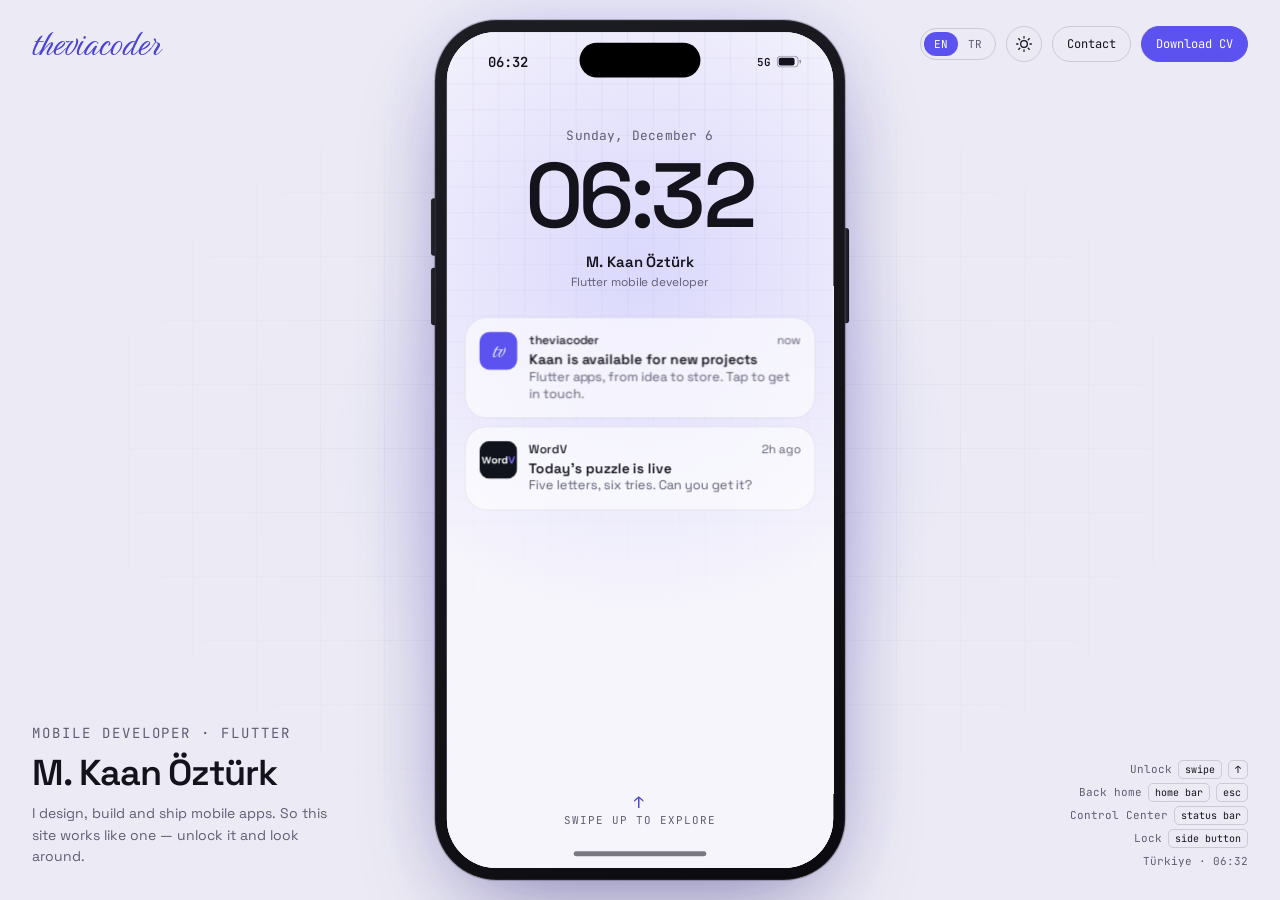
==== index.html @ 91cf93a0 "Add Jarly product page at /jarly with a live income splitter Co-Authored-By: Claude Opus 5.5 <norepl" ====
<!doctype html>
<html lang="en">
<head>
<meta charset="utf-8" />
<meta name="viewport" content="width=device-width, initial-scale=1, viewport-fit=cover" />
<title>M. Kaan Öztürk — Flutter Mobile Developer</title>
<meta name="description" content="M. Kaan Öztürk — Flutter mobile developer from Türkiye. Multi-tenant SaaS platforms, enterprise client apps and games on Google Play. This site works like a phone: unlock it and look around." />
<link rel="canonical" href="https://theviacoder.com/" />
<meta property="og:type" content="website" />
<meta property="og:url" content="https://theviacoder.com/" />
<meta property="og:title" content="M. Kaan Öztürk — Flutter Mobile Developer" />
<meta property="og:description" content="I design, build and ship mobile apps. So this site works like one — unlock it and look around." />
<meta property="og:image" content="https://theviacoder.com/assets/image/profile.jpg" />
<meta name="twitter:card" content="summary" />
<meta name="theme-color" content="#07070b" />
<link rel="icon" href="data:image/svg+xml,<svg xmlns='http://www.w3.org/2000/svg' viewBox='0 0 64 64'><rect width='64' height='64' rx='14' fill='%236c63ff'/><text x='32' y='43' font-family='Georgia,serif' font-style='italic' font-size='30' fill='white' text-anchor='middle'>tv</text></svg>" />
<script type="application/ld+json">
{
  "@context": "https://schema.org",
  "@type": "Person",
  "name": "M. Kaan Öztürk",
  "jobTitle": "Flutter Mobile Developer",
  "url": "https://theviacoder.com/",
  "email": "mailto:kaanoztrrk411@gmail.com",
  "address": { "@type": "PostalAddress", "addressCountry": "TR" },
  "sameAs": ["https://github.com/kaanoztrrk", "https://instagram.com/kaanoztrrk", "https://medium.com/@kaanoztrrk411"]
}
</script>
<!-- Tema ve dil, sayfa çizilmeden önce ayarlanır (yanıp sönmeyi önler) -->
<script>
  (function () {
    var d = document.documentElement;
    d.setAttribute("data-theme", localStorage.getItem("theme") ||
      (matchMedia("(prefers-color-scheme: light)").matches ? "light" : "dark"));
    var lang = localStorage.getItem("lang") ||
      ((navigator.language || "").toLowerCase().indexOf("tr") === 0 ? "tr" : "en");
    d.setAttribute("lang", lang);
  })();
</script>
<link rel="preconnect" href="https://fonts.googleapis.com" />
<link rel="preconnect" href="https://fonts.gstatic.com" crossorigin />
<link href="https://fonts.googleapis.com/css2?family=Space+Grotesk:wght@400;500;600;700&family=JetBrains+Mono:wght@400;500;600&family=Birthstone&display=swap" rel="stylesheet" />
<link rel="stylesheet" href="assets/css/style.css" />
<noscript>
  <style>
    body { overflow: auto; }
    .stage, .side, .top-actions, .backdrop, .grain { display: none !important; }
    .top { position: static; }
    .pages { display: block; max-width: 640px; margin: 0 auto; padding: 24px; }
    .pages .page { padding: 32px 0; border-bottom: 1px solid var(--line); }
  </style>
</noscript>
</head>
<body>
  <div class="backdrop"></div>
  <div class="grain"></div>

  <header class="top">
    <button class="logo" id="logo" data-i18n-aria="aria.lock" aria-label="Lock the phone">theviacoder</button>
    <nav class="top-actions">
      <div class="seg" role="group" data-i18n-aria="cc.language" aria-label="Language">
        <button data-lang="en" aria-pressed="true">EN</button>
        <button data-lang="tr" aria-pressed="false">TR</button>
      </div>
      <button class="icon-btn" data-theme-toggle data-i18n-aria="aria.theme" aria-label="Toggle theme">
        <svg class="only-dark" viewBox="0 0 24 24" fill="none" stroke="currentColor" stroke-width="2" stroke-linecap="round" stroke-linejoin="round"><path d="M21 12.79A9 9 0 1 1 11.21 3 7 7 0 0 0 21 12.79z"/></svg>
        <svg class="only-light" viewBox="0 0 24 24" fill="none" stroke="currentColor" stroke-width="2" stroke-linecap="round"><circle cx="12" cy="12" r="5"/><path d="M12 1v2M12 21v2M4.2 4.2l1.4 1.4M18.4 18.4l1.4 1.4M1 12h2M21 12h2M4.2 19.8l1.4-1.4M18.4 5.6l1.4-1.4"/></svg>
      </button>
      <a class="pill" href="#contact" data-i18n="nav.contact">Contact</a>
      <a class="pill solid" href="assets/cv/kaan_ozturk_cv.pdf" download="Kaan-Ozturk-CV.pdf" data-i18n="cv">Download CV</a>
    </nav>
  </header>

  <aside class="side left">
    <p class="eyebrow" data-i18n="side.eyebrow">Mobile developer · Flutter</p>
    <h1>M. Kaan Öztürk</h1>
    <p data-i18n="side.intro">I design, build and ship mobile apps. So this site works like one — unlock it and look around.</p>
  </aside>

  <aside class="side right hints">
    <span><span data-i18n="hint.unlock">Unlock</span><kbd data-i18n="hint.swipe">swipe</kbd><kbd>↑</kbd></span>
    <span><span data-i18n="hint.home">Back home</span><kbd data-i18n="hint.bar">home bar</kbd><kbd>esc</kbd></span>
    <span><span data-i18n="hint.cc">Control Center</span><kbd data-i18n="hint.status">status bar</kbd></span>
    <span><span data-i18n="hint.lock">Lock</span><kbd data-i18n="hint.power">side button</kbd></span>
    <span>Türkiye · <span data-time>--:--</span></span>
  </aside>

  <div class="stage" id="stage">
    <div class="phone" id="phone">
      <span class="hw hw-vol1"></span>
      <span class="hw hw-vol2"></span>
      <button class="hw hw-power" id="power" data-i18n-aria="aria.lock" aria-label="Lock the phone"></button>

      <div class="screen" id="screen">
        <div class="wall"></div>
        <div class="island" id="island"></div>
        <div class="status" id="status" data-i18n-title="hint.cc" title="Control Center">
          <span data-time>--:--</span>
          <span class="sys">5G
            <svg viewBox="0 0 25 12" aria-hidden="true">
              <rect x=".5" y=".5" width="21" height="11" rx="3.5" fill="none" stroke="currentColor" opacity=".4" />
              <rect x="2" y="2" width="16" height="8" rx="2" fill="currentColor" id="battery" />
              <rect x="23" y="4" width="1.5" height="4" rx=".75" fill="currentColor" opacity=".4" />
            </svg>
          </span>
        </div>
        <div class="pull-zone" id="pullZone"></div>

        <!-- Kilit ekranı -->
        <div class="lock" id="lock" role="button" tabindex="0" data-i18n-aria="aria.unlock" aria-label="Unlock: swipe up, click or press Enter">
          <div class="lock-date mono" data-date></div>
          <div class="lock-time" data-time>--:--</div>
          <div class="lock-id"><b>M. Kaan Öztürk</b><span data-i18n="role">Flutter mobile developer</span></div>
          <div class="notifs">
            <button class="notif" data-open="contact">
              <span class="n-ic n-logo">tv</span>
              <span class="n-body">
                <span class="n-meta"><b>theviacoder</b><span data-i18n="n.now">now</span></span>
                <span class="n-t" style="display:block" data-i18n="n1.t">Kaan is available for new projects</span>
                <span class="n-d" style="display:block" data-i18n="n1.d">Flutter apps, from idea to store. Tap to get in touch.</span>
              </span>
            </button>
            <button class="notif" data-open="wordv">
              <span class="n-ic"><img src="assets/image/apps/wordv_image.png" alt="" /></span>
              <span class="n-body">
                <span class="n-meta"><b>WordV</b><span data-i18n="n.2h">2h ago</span></span>
                <span class="n-t" style="display:block" data-i18n="n2.t">Today's puzzle is live</span>
                <span class="n-d" style="display:block" data-i18n="n2.d">Five letters, six tries. Can you get it?</span>
              </span>
            </button>
          </div>
          <div class="lock-foot mono"><span class="arrow">↑</span><span data-i18n="lock.foot">Swipe up to explore</span></div>
        </div>

        <!-- Ana ekran -->
        <div class="home" id="home">
          <div class="widget" style="--i: 0">
            <div class="row">
              <span class="live"><span class="dot"></span><span data-i18n="available">Available for work</span></span>
              <button class="gear" id="gear" data-i18n-aria="hint.cc" aria-label="Control Center">
                <svg viewBox="0 0 24 24" fill="none" stroke="currentColor" stroke-width="1.8" stroke-linecap="round" stroke-linejoin="round"><path d="M4 6h10M18 6h2M4 12h4M12 12h8M4 18h12M20 18h0"/><circle cx="16" cy="6" r="2"/><circle cx="10" cy="12" r="2"/><circle cx="18" cy="18" r="2"/></svg>
              </button>
            </div>
            <h2>M. Kaan Öztürk</h2>
            <p data-i18n="widget.sub">Flutter developer · 4+ years · Türkiye</p>
          </div>
          <div class="label" data-i18n="projects">Projects</div>
          <nav class="grid" data-i18n-aria="projects" aria-label="Projects">
            <a class="tile" href="#jarly" data-app="jarly" style="--i:1"><span class="ic"><img src="assets/image/apps/jarly_image.png" alt="" /></span><span class="nm">Jarly</span></a>
            <a class="tile" href="#zeroly" data-app="zeroly" style="--i:2"><span class="ic"><img src="assets/image/apps/zeroly_image.png" alt="" /></span><span class="nm">Zeroly</span></a>
            <a class="tile" href="#salonup" data-app="salonup" style="--i:3"><span class="ic"><img src="assets/image/apps/salonup_image.png" alt="" /></span><span class="nm">SalonUp</span></a>
            <a class="tile" href="#fema" data-app="fema" style="--i:4"><span class="ic"><img src="assets/image/apps/fema_image.png" alt="" /></span><span class="nm">Fema LPG</span></a>
            <a class="tile" href="#wordv" data-app="wordv" style="--i:5"><span class="ic"><img src="assets/image/apps/wordv_image.png" alt="" /></span><span class="nm">WordV</span></a>
            <a class="tile" href="#poshtaua" data-app="poshtaua" style="--i:6"><span class="ic"><img src="assets/image/apps/poshtaua_image.png" alt="" /></span><span class="nm">Poshta UA</span></a>
            <a class="tile" href="#matchvest" data-app="matchvest" style="--i:7"><span class="ic"><img src="assets/image/apps/matchvest_image.png" alt="" /></span><span class="nm">MatchVest</span></a>
            <a class="tile" href="#nullnull" data-app="nullnull" style="--i:8"><span class="ic"><img src="assets/image/apps/nullnull_image.png" alt="" /></span><span class="nm">NullNull</span></a>
          </nav>
          <nav class="dock" aria-label="Menu">
            <a class="tile" href="#about" data-app="about" style="--i:9"><span class="ic" data-glyph="about"></span><span class="nm" data-i18n="app.about">About</span></a>
            <a class="tile" href="#skills" data-app="skills" style="--i:10"><span class="ic" data-glyph="skills"></span><span class="nm" data-i18n="app.skills">Skills</span></a>
            <a class="tile" href="#writing" data-app="writing" style="--i:11"><span class="ic" data-glyph="writing"></span><span class="nm" data-i18n="app.writing">Writing</span></a>
            <a class="tile" href="#contact" data-app="contact" style="--i:12"><span class="ic" data-glyph="contact"></span><span class="nm" data-i18n="app.contact">Contact</span></a>
          </nav>
        </div>

        <!-- Açılan uygulama -->
        <div class="app" id="app" role="dialog" aria-modal="true" aria-labelledby="appTitle">
          <button class="app-back" id="appBack">
            <svg viewBox="0 0 24 24" fill="none" stroke="currentColor" stroke-width="2.2" stroke-linecap="round" stroke-linejoin="round"><path d="m15 18-6-6 6-6"/></svg>
            <span data-i18n="back">Home</span>
          </button>
          <div class="app-scroll" id="appScroll" tabindex="-1"></div>
          <div class="app-bar" id="appBar"></div>
          <div class="edge" id="edge"></div>
        </div>

        <!-- Denetim Merkezi -->
        <div class="cc" id="cc" role="dialog" aria-modal="true" data-i18n-aria="hint.cc" aria-label="Control Center">
          <div class="cc-grid">
            <button class="cc-tile" data-theme-toggle>
              <span class="cc-ic">
                <svg class="only-dark" viewBox="0 0 24 24" fill="none" stroke="currentColor" stroke-width="2" stroke-linecap="round" stroke-linejoin="round"><path d="M21 12.79A9 9 0 1 1 11.21 3 7 7 0 0 0 21 12.79z"/></svg>
                <svg class="only-light" viewBox="0 0 24 24" fill="none" stroke="currentColor" stroke-width="2" stroke-linecap="round"><circle cx="12" cy="12" r="5"/><path d="M12 1v2M12 21v2M4.2 4.2l1.4 1.4M18.4 18.4l1.4 1.4M1 12h2M21 12h2M4.2 19.8l1.4-1.4M18.4 5.6l1.4-1.4"/></svg>
              </span>
              <span><span class="t" style="display:block" data-i18n="cc.appearance">Appearance</span><span class="s only-dark" data-i18n="cc.dark">Dark</span><span class="s only-light" data-i18n="cc.light">Light</span></span>
            </button>
            <div class="cc-tile">
              <span class="cc-ic"><svg viewBox="0 0 24 24" fill="none" stroke="currentColor" stroke-width="2" stroke-linecap="round" stroke-linejoin="round"><circle cx="12" cy="12" r="10"/><path d="M2 12h20M12 2a15 15 0 0 1 0 20M12 2a15 15 0 0 0 0 20"/></svg></span>
              <span><span class="t" style="display:block" data-i18n="cc.language">Language</span>
                <span class="seg" role="group" data-i18n-aria="cc.language" aria-label="Language" style="margin-top:6px;display:inline-flex">
                  <button data-lang="en" aria-pressed="true">EN</button>
                  <button data-lang="tr" aria-pressed="false">TR</button>
                </span>
              </span>
            </div>
            <button class="cc-tile wide" id="ccLock">
              <span class="cc-ic"><svg viewBox="0 0 24 24" fill="none" stroke="currentColor" stroke-width="2" stroke-linecap="round" stroke-linejoin="round"><rect x="4" y="11" width="16" height="10" rx="2"/><path d="M8 11V7a4 4 0 0 1 8 0v4"/></svg></span>
              <span><span class="t" style="display:block" data-i18n="cc.lock">Lock screen</span><span class="s" data-i18n="cc.lockSub">Back to the start</span></span>
            </button>
          </div>
          <p class="cc-hint" data-i18n="cc.hint">Swipe up or tap outside to close</p>
        </div>

        <button class="homebar" id="homebar" data-i18n-aria="aria.home" aria-label="Go home"></button>
      </div>
    </div>
  </div>

  <!-- ===== İçerik =====
       Uygulama ekranlarının asıl içeriği. Arama motorları burayı okur;
       bir ikon açıldığında JS ilgili sayfayı telefon ekranına kopyalar.
       .a-actions bloğu ekranın altındaki sabit butonlara taşınır. -->
  <main class="pages" id="pages">

    <article class="page" data-page="jarly">
      <div class="a-head">
        <div class="a-icon"><img src="assets/image/apps/jarly_image.png" alt="" /></div>
        <div><h2 class="a-name">Jarly</h2><div class="a-cat" data-i18n="cat.finance">Personal finance</div><span class="a-badge" data-i18n="badge.soon">Coming soon</span></div>
      </div>
      <div class="a-sec"><h3 data-i18n="h.overview">Overview</h3>
        <p data-i18n="jarly.desc1">A budgeting app that gives you a method, not just a ledger. Pick a finance model — Six Jars, 50/30/20 or Pay Yourself First — and Jarly splits your income into its buckets, charging every expense to the right one.</p>
        <p data-i18n="jarly.desc2">The question it answers is not "what did I spend?" but "what is left in each bucket?" Fully offline: no account, no server, no ads.</p></div>
      <div class="a-sec"><h3 data-i18n="h.screens">Screens</h3>
        <div class="shots"><img src="assets/image/jarly/screen-1.webp" width="540" height="1169" loading="lazy" decoding="async" alt="Jarly: Give every dollar a job" /><img src="assets/image/jarly/screen-2.webp" width="540" height="1169" loading="lazy" decoding="async" alt="Jarly: see where your money goes" /><img src="assets/image/jarly/screen-3.webp" width="540" height="1169" loading="lazy" decoding="async" alt="Jarly: know what's left to spend this month" /><img src="assets/image/jarly/screen-4.webp" width="540" height="1169" loading="lazy" decoding="async" alt="Jarly: Six Jars buckets" /><img src="assets/image/jarly/screen-5.webp" width="540" height="1169" loading="lazy" decoding="async" alt="Jarly: pick a proven budget plan" /><img src="assets/image/jarly/screen-6.webp" width="540" height="1169" loading="lazy" decoding="async" alt="Jarly: make the split your own" /></div></div>
      <div class="a-sec"><h3 data-i18n="h.built">Built with</h3>
        <div class="chips"><span class="chip">Flutter</span><span class="chip">BLoC</span><span class="chip">Hive</span><span class="chip">Offline-first</span></div></div>
      <div class="a-actions"><a class="a-cta" href="jarly/"><span data-i18n="cta.site">Visit the Jarly site</span> ↗</a><span class="a-cta soon" aria-disabled="true" data-i18n="cta.soon">Coming soon to Google Play</span></div>
    </article>

    <article class="page" data-page="zeroly">
      <div class="a-head">
        <div class="a-icon"><img src="assets/image/apps/zeroly_image.png" alt="" /></div>
        <div><h2 class="a-name">Zeroly</h2><div class="a-cat" data-i18n="cat.finance">Personal finance</div><span class="a-badge" data-i18n="badge.soon">Coming soon</span></div>
      </div>
      <div class="a-sec"><h3 data-i18n="h.overview">Overview</h3>
        <p data-i18n="zeroly.desc1">Most debt apps show what you owe. Zeroly shows the day it ends. Add your cards and loans, set what you can pay each month, and get one date: the month you'll be debt-free. Every payment you log moves it.</p>
        <p data-i18n="zeroly.desc2">Snowball or avalanche, recommended with the numbers behind it, a monthly list of what to pay, and a "What if?" slider for paying a little more. Works without an account; optional cloud backup and app lock, no ads.</p></div>
      <div class="a-sec"><h3 data-i18n="h.screens">Screens</h3>
        <div class="shots"><img src="assets/image/zeroly/screen-1.webp" width="540" height="1200" loading="lazy" decoding="async" alt="Zeroly: add the cards and loans you owe" /><img src="assets/image/zeroly/screen-2.webp" width="540" height="1200" loading="lazy" decoding="async" alt="Zeroly: snowball or avalanche, with the interest each one costs" /><img src="assets/image/zeroly/screen-3.webp" width="540" height="1200" loading="lazy" decoding="async" alt="Zeroly: your debt-free date and what to pay this month" /><img src="assets/image/zeroly/screen-4.webp" width="540" height="1200" loading="lazy" decoding="async" alt="Zeroly: what if you paid a little more each month" /></div></div>
      <div class="a-sec"><h3 data-i18n="h.built">Built with</h3>
        <div class="chips"><span class="chip">Flutter</span><span class="chip">BLoC</span><span class="chip">Hive</span><span class="chip">Firebase</span><span class="chip">Offline-first</span></div></div>
      <div class="a-actions"><span class="a-cta soon" aria-disabled="true" data-i18n="cta.soon">Coming soon to Google Play</span></div>
    </article>

    <article class="page" data-page="salonup">
      <div class="a-head">
        <div class="a-icon"><img src="assets/image/apps/salonup_image.png" alt="" /></div>
        <div><h2 class="a-name">SalonUp</h2><div class="a-cat">B2B SaaS</div><span class="a-badge" data-i18n="badge.founder">Founder</span></div>
      </div>
      <div class="a-sec"><h3 data-i18n="h.overview">Overview</h3>
        <p data-i18n="salonup.desc">Multi-tenant SaaS for beauty salons and barbershops: appointments, customers, staff, inventory and subscriptions, with role-based access and real-time sync.</p></div>
      <div class="a-sec"><h3 data-i18n="h.built">Built with</h3>
        <div class="chips"><span class="chip">Flutter</span><span class="chip">Firebase</span><span class="chip">BLoC</span><span class="chip">Multi-tenant</span></div></div>
      <div class="a-actions"><a class="a-cta" href="https://salonup-f7909.web.app" target="_blank" rel="noopener noreferrer"><span data-i18n="cta.web">Open web app</span> ↗</a></div>
    </article>

    <article class="page" data-page="fema">
      <div class="a-head">
        <div class="a-icon"><img src="assets/image/apps/fema_image.png" alt="" /></div>
        <div><h2 class="a-name">Fema LPG</h2><div class="a-cat">ERP · B2B</div><span class="a-badge" data-i18n="badge.client">Client</span></div>
      </div>
      <div class="a-sec"><h3 data-i18n="h.overview">Overview</h3>
        <p data-i18n="fema.desc1">ERP and web platform for an LPG/CNG auto parts manufacturer with 280+ dealers: product catalog, stock and serial tracking, price lists, orders, production, and pre-accounting with invoices, cash and cheques.</p>
        <p data-i18n="fema.desc2">Includes a dealer portal for ordering, installation records and digital warranty certificates, plus a public site in Turkish, English, French and Arabic (RTL).</p></div>
      <div class="a-sec"><h3 data-i18n="h.built">Built with</h3>
        <div class="chips"><span class="chip">NestJS</span><span class="chip">PostgreSQL</span><span class="chip">Prisma</span><span class="chip">React</span><span class="chip">Docker</span></div></div>
      <div class="a-actions"><a class="a-cta" href="https://femalpg.com" target="_blank" rel="noopener noreferrer"><span data-i18n="cta.company">Visit company</span> ↗</a></div>
    </article>

    <article class="page" data-page="wordv">
      <div class="a-head">
        <div class="a-icon"><img src="assets/image/apps/wordv_image.png" alt="" /></div>
        <div><h2 class="a-name">WordV</h2><div class="a-cat" data-i18n="cat.puzzle">Daily puzzle game</div><span class="a-badge" data-i18n="badge.live">Live on Play</span></div>
      </div>
      <div class="a-sec"><h3 data-i18n="h.overview">Overview</h3>
        <p data-i18n="wordv.desc">Daily word puzzle in the spirit of Wordle. Daily and Levels modes, three themes (Dark / Light / Noir) and a one-time premium purchase.</p></div>
      <div class="a-sec"><h3 data-i18n="h.built">Built with</h3>
        <div class="chips"><span class="chip">Flutter</span><span class="chip">AdMob</span><span class="chip">RevenueCat</span></div></div>
      <div class="a-actions"><a class="a-cta" href="https://play.google.com/store/apps/details?id=com.theviacoder.wordv" target="_blank" rel="noopener noreferrer"><span data-i18n="cta.play">Get it on Google Play</span> ↗</a></div>
    </article>

    <article class="page" data-page="poshtaua">
      <div class="a-head">
        <div class="a-icon"><img src="assets/image/apps/poshtaua_image.png" alt="" /></div>
        <div><h2 class="a-name">Poshta UA</h2><div class="a-cat" data-i18n="cat.logistics">Logistics</div><span class="a-badge" data-i18n="badge.enterprise">Enterprise client</span></div>
      </div>
      <div class="a-sec"><h3 data-i18n="h.overview">Overview</h3>
        <p data-i18n="poshtaua.desc">Corporate mobile app for a Ukrainian logistics and delivery company: authentication, shipment tracking and production API integration.</p></div>
      <div class="a-sec"><h3 data-i18n="h.built">Built with</h3>
        <div class="chips"><span class="chip">Flutter</span><span class="chip">REST API</span><span class="chip">Enterprise</span></div></div>
      <div class="a-actions"><a class="a-cta" href="https://poshta.ua" target="_blank" rel="noopener noreferrer"><span data-i18n="cta.company">Visit company</span> ↗</a></div>
    </article>

    <article class="page" data-page="matchvest">
      <div class="a-head">
        <div class="a-icon"><img src="assets/image/apps/matchvest_image.png" alt="" /></div>
        <div><h2 class="a-name">MatchVest</h2><div class="a-cat">Hackathon</div><span class="a-badge" data-i18n="badge.first">1st place</span></div>
      </div>
      <div class="a-sec"><h3 data-i18n="h.overview">Overview</h3>
        <p data-i18n="matchvest.desc">Mobile MVP built at the Cube Incubation Hackathon in a defense-industry technopark. I was the Flutter developer on the team that took first place.</p></div>
      <div class="a-sec"><h3 data-i18n="h.built">Built with</h3>
        <div class="chips"><span class="chip">Flutter</span><span class="chip" data-i18n="chip.team">Team project</span><span class="chip">MVP</span></div></div>
      <div class="a-actions"><a class="a-cta" href="https://github.com/mrttyyldrm/matchvest" target="_blank" rel="noopener noreferrer"><span data-i18n="cta.github">View on GitHub</span> ↗</a></div>
    </article>

    <article class="page" data-page="nullnull">
      <div class="a-head">
        <div class="a-icon"><img src="assets/image/apps/nullnull_image.png" alt="" /></div>
        <div><h2 class="a-name">NullNull</h2><div class="a-cat" data-i18n="cat.client">Client project</div><span class="a-badge">v1.0</span></div>
      </div>
      <div class="a-sec"><h3 data-i18n="h.overview">Overview</h3>
        <p data-i18n="nullnull.desc">First version of the NullNull mobile app, built for a client with a focus on performance, clean architecture and a smooth experience.</p></div>
      <div class="a-sec"><h3 data-i18n="h.built">Built with</h3>
        <div class="chips"><span class="chip">Flutter</span><span class="chip">REST API</span><span class="chip">Firebase</span></div></div>
      <div class="a-actions"><a class="a-cta" href="https://play.google.com/store/apps/details?id=info.nullnull.app" target="_blank" rel="noopener noreferrer"><span data-i18n="cta.play">Get it on Google Play</span> ↗</a></div>
    </article>

    <article class="page" data-page="about">
      <img class="avatar" src="assets/image/profile.jpg" alt="M. Kaan Öztürk" />
      <div class="a-sec" style="margin-top:18px">
        <h2 class="big">M. Kaan Öztürk</h2>
        <div class="a-cat" data-i18n="role">Flutter mobile developer</div>
      </div>
      <div class="a-sec">
        <p data-i18n="about.p1">I design, build and ship Flutter apps end to end: UI, architecture, state management, APIs and the store release.</p>
        <p data-i18n="about.p2">My own products and client work, from multi-tenant SaaS platforms to puzzle games. I care about performance, modular code and apps that are still easy to change a year later.</p>
      </div>
      <div class="a-sec rows">
        <div><span data-i18n="row.based">Based in</span><span>Türkiye</span></div>
        <div><span data-i18n="row.focus">Focus</span><span data-i18n="row.focusVal">Flutter · Mobile</span></div>
        <div><span data-i18n="row.exp">Experience</span><span data-i18n="row.expVal">4+ years</span></div>
        <div><span data-i18n="row.shipped">Shipped</span><span data-i18n="row.shippedVal">6 projects</span></div>
      </div>
      <div class="a-actions"><a class="a-cta" href="assets/cv/kaan_ozturk_cv.pdf" download="Kaan-Ozturk-CV.pdf"><span data-i18n="cv">Download CV</span> ↓</a></div>
    </article>

    <article class="page" data-page="skills">
      <div class="a-head">
        <div class="a-icon" data-glyph="skills"></div>
        <div><h2 class="a-name" data-i18n="app.skills">Skills</h2><div class="a-cat" data-i18n="skills.sub">What I work with every day</div></div>
      </div>
      <div class="a-sec"><h3 data-i18n="sk.core">Core</h3><div class="chips"><span class="chip">Flutter</span><span class="chip">Dart</span><span class="chip">BLoC / Cubit</span><span class="chip">Provider</span><span class="chip">GetX</span><span class="chip">Clean Architecture</span></div></div>
      <div class="a-sec"><h3 data-i18n="sk.data">Data &amp; backend</h3><div class="chips"><span class="chip">Firebase</span><span class="chip">REST API</span><span class="chip">Hive</span><span class="chip">SQLite</span><span class="chip">SharedPreferences</span></div></div>
      <div class="a-sec"><h3 data-i18n="sk.product">Product</h3><div class="chips"><span class="chip">Responsive UI</span><span class="chip">App publishing</span><span class="chip">AdMob</span><span class="chip">RevenueCat</span><span class="chip">Crashlytics</span><span class="chip">Analytics</span></div></div>
      <div class="a-sec"><h3 data-i18n="sk.tools">Tools</h3><div class="chips"><span class="chip">Git</span><span class="chip">GitHub</span><span class="chip">Figma</span><span class="chip">Android Studio</span><span class="chip">VS Code</span><span class="chip">Play Console</span></div></div>
      <div class="a-actions"><a class="a-cta" href="assets/cv/kaan_ozturk_cv.pdf" download="Kaan-Ozturk-CV.pdf"><span data-i18n="cv">Download CV</span> ↓</a></div>
    </article>

    <article class="page" data-page="writing">
      <div class="a-head">
        <div class="a-icon" data-glyph="writing"></div>
        <div><h2 class="a-name" data-i18n="app.writing">Writing</h2><div class="a-cat" data-i18n="writing.sub">Notes on Flutter and architecture</div></div>
      </div>
      <div class="a-sec list">
        <a href="https://medium.com/@kaanoztrrk411/flutterda-state-management-bloc-cubit-melez-yaklaşımı-cee910dad726" target="_blank" rel="noopener"><div class="lt" data-i18n="w1">State Management in Flutter: BLoC + Cubit Hybrid Approach</div><div class="lm"><span data-i18n="w.meta">Medium · in Turkish</span> · 2026 · 6 <span data-i18n="min">min</span> ↗</div></a>
        <a href="https://medium.com/@kaanoztrrk411/mvvm-bloc-ile-flutter-uygulaması-geliştirmenin-avantajları-03367701fe64" target="_blank" rel="noopener"><div class="lt" data-i18n="w2">Advantages of Developing Flutter Apps with MVVM + BLoC</div><div class="lm"><span data-i18n="w.meta">Medium · in Turkish</span> · 2026 · 7 <span data-i18n="min">min</span> ↗</div></a>
        <a href="https://medium.com/@kaanoztrrk411/flutterda-api-verisi-çekme-freezed-ve-bloc-ile-basit-adımlar-bfea69a87284" target="_blank" rel="noopener"><div class="lt" data-i18n="w3">Fetching API Data in Flutter with freezed and BLoC</div><div class="lm"><span data-i18n="w.meta">Medium · in Turkish</span> · 2024 · 7 <span data-i18n="min">min</span> ↗</div></a>
        <a href="https://medium.com/@kaanoztrrk411/kendi-widgetlerinizi-oluşturun-flutter-i̇çin-adım-adım-kılavuz-818520d98435" target="_blank" rel="noopener"><div class="lt" data-i18n="w4">Create Your Own Widgets: A Step-by-Step Guide</div><div class="lm"><span data-i18n="w.meta">Medium · in Turkish</span> · 2024 · 8 <span data-i18n="min">min</span> ↗</div></a>
        <a href="https://medium.com/@kaanoztrrk411/flutterda-navigasyon-i̇şlemleri-uygulama-içi-rota-yönetimi-1913b0e017a7" target="_blank" rel="noopener"><div class="lt" data-i18n="w5">Navigation in Flutter: In-App Route Management</div><div class="lm"><span data-i18n="w.meta">Medium · in Turkish</span> · 2024 · 8 <span data-i18n="min">min</span> ↗</div></a>
      </div>
      <div class="a-actions"><a class="a-cta" href="https://medium.com/@kaanoztrrk411" target="_blank" rel="noopener noreferrer"><span data-i18n="cta.medium">All posts on Medium</span> ↗</a></div>
    </article>

    <article class="page" data-page="contact">
      <div class="a-head">
        <div class="a-icon" data-glyph="contact"></div>
        <div><h2 class="a-name" data-i18n="app.contact">Contact</h2><div class="a-cat" data-i18n="contact.sub">Usually replies within a day</div></div>
      </div>
      <div class="a-sec"><div class="big" data-i18n="contact.big">Let's build something.</div>
        <p style="margin-top:10px" data-i18n="contact.p">A product idea, a client project or feedback on one of my apps — write me.</p></div>
      <div class="a-sec rows">
        <a href="mailto:kaanoztrrk411@gmail.com"><span data-i18n="row.email">Email</span><span>kaanoztrrk411@gmail.com</span></a>
        <a href="https://github.com/kaanoztrrk" target="_blank" rel="noopener"><span>GitHub</span><span>kaanoztrrk</span></a>
        <a href="https://x.com/theviacoder" target="_blank" rel="noopener"><span>X</span><span>@theviacoder</span></a>
        <a href="https://instagram.com/kaanoztrrk" target="_blank" rel="noopener"><span>Instagram</span><span>@kaanoztrrk</span></a>
      </div>
      <div class="a-actions">
        <a class="a-cta" href="mailto:kaanoztrrk411@gmail.com"><span data-i18n="cta.email">Send an email</span> ↗</a>
        <a class="a-cta ghost" href="assets/cv/kaan_ozturk_cv.pdf" download="Kaan-Ozturk-CV.pdf"><span data-i18n="cv">Download CV</span> ↓</a>
      </div>
    </article>
  </main>

  <script src="assets/js/main.js"></script>
</body>
</html>
---- assets/css/style.css ----
/* ============================================
   theviacoder — telefon arayüzü gibi çalışan portfolyo
   Renkler ve tema değişkenleri en üstte.
   ============================================ */

:root {
  --bg: #07070b;
  --fg: #eeedf6;
  --muted: #8a889c;
  --line: rgba(255, 255, 255, 0.08);
  --line2: rgba(255, 255, 255, 0.14);
  --accent: #6c63ff;           /* buton zemini — beyaz yazıyla yeterli kontrast */
  --accent-fg: #a39eff;        /* koyu zemin üstünde mor yazı */
  --accent-hover: #7d75ff;
  --accent-rgb: 108, 99, 255;
  --glass: rgba(255, 255, 255, 0.06);
  --screen: #09090d;
  --wall-a: rgba(108, 99, 255, 0.22);
  --wall-b: rgba(80, 170, 255, 0.1);
  --tile: #15151c;
  --body: #c9c8d6;
  --grid-line: rgba(255, 255, 255, 0.035);
  --ease: cubic-bezier(0.2, 0.9, 0.25, 1);
  --sans: "Space Grotesk", system-ui, sans-serif;
  --mono: "JetBrains Mono", ui-monospace, monospace;
  color-scheme: dark;
}

[data-theme="light"] {
  --bg: #ecebf5;
  --fg: #14131c;
  --muted: #5f5d72;
  --line: rgba(20, 18, 50, 0.08);
  --line2: rgba(20, 18, 50, 0.15);
  --accent: #5b52f0;
  --accent-fg: #4a41d8;
  --accent-hover: #6a62ff;
  --glass: rgba(255, 255, 255, 0.6);
  --screen: #f6f5fc;
  --wall-a: rgba(108, 99, 255, 0.2);
  --wall-b: rgba(80, 170, 255, 0.14);
  --tile: #ffffff;
  --body: #3b3a4c;
  --grid-line: rgba(20, 18, 50, 0.045);
  color-scheme: light;
}

* { box-sizing: border-box; margin: 0; padding: 0; }
html, body { height: 100%; }
body {
  background: var(--bg);
  color: var(--fg);
  font-family: var(--sans);
  overflow: hidden;
  -webkit-font-smoothing: antialiased;
  transition: background-color 0.4s;
}
a { color: inherit; text-decoration: none; }
button { font: inherit; color: inherit; background: none; border: 0; cursor: pointer; }
:focus-visible { outline: 2px solid var(--accent-fg); outline-offset: 3px; }
.mono { font-family: var(--mono); }
[hidden] { display: none !important; }

/* ---------- Sayfa zemini: ızgara + ışıma + gren ---------- */
.backdrop { position: fixed; inset: 0; pointer-events: none; }
.backdrop::before {
  content: ""; position: absolute; inset: 0;
  background-image:
    linear-gradient(var(--line) 1px, transparent 1px),
    linear-gradient(90deg, var(--line) 1px, transparent 1px);
  background-size: 64px 64px;
  mask-image: radial-gradient(ellipse at center, #000 10%, transparent 70%);
  -webkit-mask-image: radial-gradient(ellipse at center, #000 10%, transparent 70%);
  opacity: 0.6;
}
.backdrop::after {
  content: ""; position: absolute; left: 50%; top: 50%;
  width: 760px; height: 760px; transform: translate(-50%, -50%);
  background: radial-gradient(circle, rgba(var(--accent-rgb), 0.16), transparent 60%);
}
.grain {
  position: fixed; inset: 0; pointer-events: none; opacity: 0.07; mix-blend-mode: overlay;
  background-image: url("data:image/svg+xml;utf8,<svg xmlns='http://www.w3.org/2000/svg' width='160' height='160'><filter id='n'><feTurbulence type='fractalNoise' baseFrequency='.9' numOctaves='2' stitchTiles='stitch'/></filter><rect width='100%' height='100%' filter='url(%23n)'/></svg>");
}

/* ---------- Telefonun dışındaki sabit alanlar (masaüstü) ---------- */
.top {
  position: fixed; top: 0; left: 0; right: 0; z-index: 5;
  display: flex; justify-content: space-between; align-items: center;
  padding: 24px 32px;
  pointer-events: none; /* tam genişlik şerit telefonun üstünü örtmesin */
}
.top > * { pointer-events: auto; }
.logo { font-family: "Birthstone", cursive; font-size: 40px; line-height: 1; color: var(--accent-fg); }
.top-actions { display: flex; gap: 10px; align-items: center; }
.pill {
  font-family: var(--mono); font-size: 12px; padding: 9px 14px;
  border: 1px solid var(--line2); border-radius: 999px;
  transition: border-color 0.2s, background 0.2s, color 0.2s;
}
.pill:hover { border-color: var(--fg); }
.pill.solid { background: var(--accent); color: #fff; border-color: var(--accent); }
.pill.solid:hover { background: var(--accent-hover); }
.seg { display: flex; border: 1px solid var(--line2); border-radius: 999px; padding: 3px; }
.seg button {
  font-family: var(--mono); font-size: 11px; padding: 5px 10px; border-radius: 999px; color: var(--muted);
  transition: background 0.2s, color 0.2s;
}
.seg button[aria-pressed="true"] { background: var(--accent); color: #fff; }
.icon-btn {
  width: 36px; height: 36px; display: grid; place-items: center;
  border: 1px solid var(--line2); border-radius: 50%;
}
.icon-btn:hover { border-color: var(--fg); }
.icon-btn svg { width: 16px; height: 16px; }
[data-theme="dark"] .only-light, [data-theme="light"] .only-dark { display: none; }

.side { position: fixed; bottom: 32px; z-index: 5; }
.side.left { left: 32px; max-width: 300px; }
.side.right { right: 32px; text-align: right; }
.eyebrow {
  font-family: var(--mono); font-size: 11px; letter-spacing: 0.14em;
  color: var(--accent-fg); text-transform: uppercase;
}
.side h1 { font-size: 36px; font-weight: 600; letter-spacing: -0.03em; line-height: 1.05; margin: 10px 0; }
.side p { color: var(--muted); font-size: 14px; line-height: 1.55; }
.hints { font-family: var(--mono); font-size: 11px; color: var(--muted); display: grid; gap: 9px; }
kbd {
  font-family: var(--mono); font-size: 10px; color: var(--fg);
  border: 1px solid var(--line2); border-radius: 5px; padding: 2px 6px; margin-left: 6px;
}

/* ---------- Telefon ---------- */
.stage { position: fixed; left: 50%; top: 50%; transform: translate(-50%, -50%); }
.phone {
  position: relative;
  width: 414px; height: 868px; padding: 12px; border-radius: 62px;
  transform-origin: top left;
  background: linear-gradient(145deg, #1d1d24, #0b0b0f);
  box-shadow:
    0 0 0 1px rgba(255, 255, 255, 0.1),
    inset 0 0 0 1px rgba(255, 255, 255, 0.06),
    0 40px 120px -20px rgba(0, 0, 0, 0.9),
    0 0 90px -30px rgba(var(--accent-rgb), 0.45);
}
[data-theme="light"] .phone {
  box-shadow:
    0 0 0 1px rgba(0, 0, 0, 0.2),
    inset 0 0 0 1px rgba(255, 255, 255, 0.08),
    0 40px 100px -30px rgba(30, 20, 90, 0.45),
    0 0 90px -30px rgba(var(--accent-rgb), 0.4);
}
/* Fiziksel tuşlar: sağdaki güç tuşu tıklanabilir (kilitle / aç) */
.hw { position: absolute; width: 4px; border-radius: 2px; background: linear-gradient(90deg, #2a2a33, #15151b); }
.hw-power { right: -4px; top: 210px; height: 96px; border-radius: 0 3px 3px 0; cursor: pointer; }
.hw-power:active { transform: translateX(-1.5px); }
.hw-vol1 { left: -4px; top: 180px; height: 58px; border-radius: 3px 0 0 3px; }
.hw-vol2 { left: -4px; top: 250px; height: 58px; border-radius: 3px 0 0 3px; }

.screen {
  position: relative; width: 100%; height: 100%;
  border-radius: 50px; overflow: hidden; isolation: isolate;
  background: var(--screen);
  transition: background-color 0.4s;
}
.wall {
  position: absolute; inset: 0;
  background:
    radial-gradient(circle at 85% 6%, var(--wall-a), transparent 45%),
    radial-gradient(circle at 0% 100%, var(--wall-b), transparent 45%),
    var(--screen);
}
.wall::after, .lock::before {
  content: ""; position: absolute; inset: 0; pointer-events: none;
  background-image:
    linear-gradient(var(--grid-line) 1px, transparent 1px),
    linear-gradient(90deg, var(--grid-line) 1px, transparent 1px);
  background-size: 26px 26px;
  mask-image: linear-gradient(#000, transparent 75%);
  -webkit-mask-image: linear-gradient(#000, transparent 75%);
}
.island {
  position: absolute; top: 11px; left: 50%; transform: translateX(-50%);
  width: 122px; height: 35px; border-radius: 20px; background: #000; z-index: 80;
  transition: width 0.45s var(--ease);
  pointer-events: none; /* dokunuşlar altındaki durum çubuğuna geçsin */
}
.island.pulse { width: 150px; }
.status {
  position: absolute; top: 0; left: 0; right: 0; height: 54px; z-index: 75;
  display: flex; justify-content: space-between; align-items: center;
  padding: 6px 32px 0 42px;
  font-family: var(--mono); font-size: 14px; font-weight: 600;
  cursor: pointer; touch-action: none; user-select: none;
}
.status .sys { display: flex; align-items: center; gap: 6px; font-size: 11px; }
.status .sys svg { width: 25px; height: 12px; }
/* Telefonda durum çubuğu yok; Denetim Merkezi'ni çekmek için görünmez bir şerit */
.pull-zone { display: none; }

/* ---------- Kilit ekranı ---------- */
.lock {
  position: absolute; inset: 0; z-index: 30;
  display: flex; flex-direction: column; align-items: center;
  padding: 96px 18px 0;
  background:
    radial-gradient(circle at 50% 28%, rgba(var(--accent-rgb), 0.2), transparent 55%),
    var(--screen);
  cursor: grab; touch-action: none; user-select: none;
  transition: transform 0.65s var(--ease), background-color 0.4s;
}
.lock:active { cursor: grabbing; }
.lock.gone { transform: translateY(-100%); }
.lock > * { position: relative; }
.lock-date { font-size: 13px; color: var(--muted); letter-spacing: 0.02em; }
.lock-time {
  font-size: 92px; font-weight: 500; letter-spacing: -0.05em; line-height: 1;
  margin-top: 6px; font-variant-numeric: tabular-nums;
}
.lock-id { margin-top: 10px; text-align: center; }
.lock-id b { font-size: 15px; font-weight: 600; }
.lock-id span { display: block; font-size: 12px; color: var(--muted); margin-top: 2px; }
.notifs { width: 100%; margin-top: 28px; display: grid; gap: 8px; }
.notif {
  display: flex; gap: 12px; padding: 14px; border-radius: 22px; text-align: left; width: 100%;
  background: var(--glass); border: 1px solid var(--line);
  backdrop-filter: blur(20px); -webkit-backdrop-filter: blur(20px);
  animation: drop 0.7s var(--ease) both;
  transition: transform 0.2s var(--ease);
}
.notif:active { transform: scale(0.98); }
.notif:nth-child(1) { animation-delay: 0.45s; }
.notif:nth-child(2) { animation-delay: 0.7s; }
.n-ic {
  width: 38px; height: 38px; border-radius: 10px; flex: none; overflow: hidden;
  display: grid; place-items: center;
  background: var(--accent); color: #fff;
}
.n-logo { font-family: "Birthstone", cursive; font-size: 22px; }
.n-ic img { width: 100%; height: 100%; object-fit: cover; }
.n-body { flex: 1; min-width: 0; }
.n-meta { display: flex; justify-content: space-between; font-size: 12px; color: var(--muted); margin-bottom: 2px; }
.n-meta b { color: var(--fg); font-weight: 500; }
.n-t { font-size: 14px; font-weight: 600; }
.n-d { font-size: 13px; color: var(--muted); line-height: 1.4; }
@keyframes drop { from { opacity: 0; transform: translateY(-14px) scale(0.97); } }
.lock-foot {
  position: absolute !important; bottom: 42px; left: 0; right: 0; text-align: center;
  font-size: 11px; letter-spacing: 0.1em; text-transform: uppercase; color: var(--muted);
}
.lock-foot .arrow { display: block; font-size: 16px; color: var(--accent-fg); animation: bob 1.8s ease-in-out infinite; }
@keyframes bob { 50% { transform: translateY(-6px); } }

/* ---------- Ana ekran ---------- */
.home {
  position: absolute; inset: 0; z-index: 10; padding-top: 62px;
  transition: transform 0.5s var(--ease), opacity 0.5s;
}
.home.behind { transform: scale(0.92); opacity: 0.3; }
.widget {
  margin: 6px 18px 0; padding: 16px 18px; border-radius: 26px;
  background: var(--glass); border: 1px solid var(--line);
  backdrop-filter: blur(16px); -webkit-backdrop-filter: blur(16px);
}
.widget .row { display: flex; justify-content: space-between; align-items: center; }
.live {
  display: flex; align-items: center; gap: 8px;
  font-family: var(--mono); font-size: 10.5px; letter-spacing: 0.12em;
  text-transform: uppercase; color: var(--accent-fg);
}
.dot { width: 7px; height: 7px; border-radius: 50%; background: var(--accent-fg); animation: pulse 2s infinite; }
@keyframes pulse {
  0% { box-shadow: 0 0 0 0 rgba(var(--accent-rgb), 0.6); }
  70%, 100% { box-shadow: 0 0 0 8px rgba(var(--accent-rgb), 0); }
}
.widget h2 { font-size: 24px; font-weight: 600; letter-spacing: -0.02em; margin-top: 12px; }
.widget p { font-size: 13px; color: var(--muted); margin-top: 2px; }
.gear {
  width: 30px; height: 30px; display: grid; place-items: center; border-radius: 50%;
  color: var(--muted); border: 1px solid var(--line);
}
.gear:hover { color: var(--fg); }
.gear svg { width: 15px; height: 15px; }
.label {
  font-family: var(--mono); font-size: 10px; letter-spacing: 0.16em;
  color: var(--muted); text-transform: uppercase; padding: 24px 26px 12px;
}
.grid { display: grid; grid-template-columns: repeat(4, 1fr); row-gap: 20px; padding: 0 14px; }
.tile {
  display: flex; flex-direction: column; align-items: center; gap: 7px; font-size: 11px;
  -webkit-tap-highlight-color: transparent;
}
.tile .ic {
  width: 62px; height: 62px; border-radius: 17px; overflow: hidden;
  display: grid; place-items: center;
  background: var(--tile); border: 1px solid var(--line2);
  transition: transform 0.25s var(--ease), border-color 0.25s;
}
.tile:hover .ic { transform: translateY(-2px); border-color: rgba(var(--accent-rgb), 0.6); }
.tile:active .ic { transform: scale(0.9); }
.tile:focus-visible { outline: none; }
.tile:focus-visible .ic { outline: 2px solid var(--accent-fg); outline-offset: 3px; }
.tile .ic img { width: 100%; height: 100%; object-fit: cover; }
.tile .ic svg, .a-icon svg { color: var(--accent-fg); }
.tile .ic svg { width: 26px; height: 26px; }
.tile .nm { max-width: 74px; white-space: nowrap; overflow: hidden; text-overflow: ellipsis; }
.dock {
  position: absolute; left: 12px; right: 12px; bottom: 26px;
  display: grid; grid-template-columns: repeat(4, 1fr); padding: 14px 2px;
  border-radius: 34px; background: var(--glass); border: 1px solid var(--line);
  backdrop-filter: blur(24px); -webkit-backdrop-filter: blur(24px);
}
.dock .nm { position: absolute; width: 1px; height: 1px; overflow: hidden; clip-path: inset(50%); }

/* kilit açılınca ikonlar sırayla belirir */
.home .tile, .home .widget { opacity: 0; transform: scale(0.88) translateY(8px); }
.home.in .tile, .home.in .widget {
  opacity: 1; transform: none;
  transition: opacity 0.5s var(--ease) calc(var(--i, 0) * 30ms + 0.15s),
              transform 0.6s var(--ease) calc(var(--i, 0) * 30ms + 0.15s);
}

/* ---------- Açılan uygulama ---------- */
.app {
  position: absolute; inset: 0; z-index: 40; background: var(--screen);
  visibility: hidden; transform-origin: 50% 85%;
}
.app.open { visibility: visible; }
/* Üst bar zemini: kaydırılan içerik durum çubuğu ve geri butonunun altında kaybolur */
.app::before {
  content: ""; position: absolute; top: 0; left: 0; right: 0; height: 104px; z-index: 2;
  pointer-events: none;
  background: linear-gradient(var(--screen) 78%, transparent);
}
.app-scroll {
  position: absolute; inset: 0; overflow-y: auto; outline: none;
  padding: 104px 22px 150px; scrollbar-width: none; overscroll-behavior: contain;
}
.app-scroll::-webkit-scrollbar { display: none; }
.app-back {
  position: absolute; top: 58px; left: 14px; z-index: 3;
  display: flex; align-items: center; gap: 2px;
  font-size: 15px; color: var(--accent-fg); padding: 6px 8px; border-radius: 10px;
}
.app-back svg { width: 18px; height: 18px; }
/* Altta sabit eylem çubuğu — proje linki, CV, e-posta */
.app-bar {
  position: absolute; left: 0; right: 0; bottom: 0; z-index: 3;
  padding: 28px 18px 40px; display: grid; gap: 10px;
  background: linear-gradient(transparent, var(--screen) 32%);
}
.app-bar:empty { display: none; }
/* Sol kenardan geri kaydırma alanı */
.edge { position: absolute; left: 0; top: 0; bottom: 0; width: 22px; z-index: 4; touch-action: none; }
.homebar {
  position: absolute; bottom: 0; left: 50%; transform: translateX(-50%); z-index: 90;
  width: 200px; height: 30px; display: grid; place-items: center; touch-action: none;
}
.homebar::after { content: ""; width: 134px; height: 5px; border-radius: 3px; background: var(--fg); opacity: 0.55; }

.a-content { animation: rise 0.45s var(--ease) 0.12s both; }
@keyframes rise { from { opacity: 0; transform: translateY(14px); } }
.a-head { display: flex; gap: 16px; align-items: center; }
.a-icon {
  width: 76px; height: 76px; border-radius: 20px; overflow: hidden; flex: none;
  border: 1px solid var(--line2); background: var(--tile); display: grid; place-items: center;
}
.a-icon img { width: 100%; height: 100%; object-fit: cover; }
.a-icon svg { width: 34px; height: 34px; }
.a-name { font-size: 28px; font-weight: 600; letter-spacing: -0.02em; line-height: 1.1; }
.a-cat { font-size: 13px; color: var(--muted); margin-top: 4px; }
.a-badge {
  display: inline-block; margin-top: 8px;
  font-family: var(--mono); font-size: 10.5px; letter-spacing: 0.08em; text-transform: uppercase;
  color: var(--accent-fg); border: 1px solid rgba(var(--accent-rgb), 0.45); padding: 3px 8px; border-radius: 999px;
}
.a-cta {
  display: flex; justify-content: center; align-items: center; gap: 8px;
  padding: 15px; border-radius: 16px; background: var(--accent); color: #fff;
  font-weight: 600; font-size: 15px; transition: background 0.2s, transform 0.15s;
  box-shadow: 0 10px 30px -10px rgba(var(--accent-rgb), 0.7);
}
.a-cta:hover { background: var(--accent-hover); }
.a-cta:active { transform: scale(0.98); }
.a-cta.ghost { background: var(--glass); color: var(--fg); border: 1px solid var(--line2); box-shadow: none; backdrop-filter: blur(12px); -webkit-backdrop-filter: blur(12px); }
.a-sec { margin-top: 28px; }
.a-sec h3 {
  font-family: var(--mono); font-size: 10.5px; letter-spacing: 0.16em; text-transform: uppercase;
  color: var(--muted); font-weight: 500; margin-bottom: 12px;
}
.a-sec p { font-size: 15px; line-height: 1.6; color: var(--body); }
.a-sec p + p { margin-top: 10px; }
/* Ekran görüntüleri: yana kaydırılan şerit (mağaza sayfası gibi) */
.shots {
  display: flex; gap: 10px; overflow-x: auto; margin: 0 -22px; padding: 0 22px 4px;
  scroll-snap-type: x mandatory; scroll-padding: 0 22px; scrollbar-width: none;
  overscroll-behavior-x: contain; cursor: grab;
}
.shots::-webkit-scrollbar { display: none; }
.shots.dragging { cursor: grabbing; scroll-snap-type: none; }
.shots img {
  flex: none; width: 150px; height: auto; border-radius: 18px; scroll-snap-align: start;
  border: 1px solid var(--line2); background: var(--tile);
  user-select: none; -webkit-user-drag: none;
}
.a-cta.soon {
  background: var(--glass); color: var(--muted); border: 1px dashed var(--line2);
  box-shadow: none; cursor: default; font-family: var(--mono); font-size: 13px; font-weight: 500;
}
.a-cta.soon:hover { background: var(--glass); }
.a-cta.soon:active { transform: none; }
.chips { display: flex; flex-wrap: wrap; gap: 8px; }
.chip { font-family: var(--mono); font-size: 11.5px; padding: 6px 10px; border-radius: 8px; border: 1px solid var(--line2); color: var(--body); }
.rows { border-top: 1px solid var(--line); }
.rows > * {
  display: flex; justify-content: space-between; gap: 16px; padding: 14px 0;
  border-bottom: 1px solid var(--line); font-size: 14px;
}
.rows > * > :first-child { color: var(--muted); font-family: var(--mono); font-size: 12px; }
.rows a:hover > :last-child { color: var(--accent-fg); }
.list a { display: block; padding: 16px 0; border-bottom: 1px solid var(--line); }
.list a:first-child { border-top: 1px solid var(--line); }
.list a:hover .lt { color: var(--accent-fg); }
.list .lt { font-size: 15px; font-weight: 500; line-height: 1.35; transition: color 0.2s; }
.list .lm { font-family: var(--mono); font-size: 11px; color: var(--muted); margin-top: 6px; }
.avatar { width: 96px; height: 96px; border-radius: 28px; object-fit: cover; border: 1px solid var(--line2); }
.big { font-size: 30px; font-weight: 600; letter-spacing: -0.03em; line-height: 1.1; }

/* ---------- Denetim Merkezi ---------- */
.cc {
  position: absolute; inset: 0; z-index: 70; padding: 64px 16px 0;
  background: rgba(0, 0, 0, 0.35);
  backdrop-filter: blur(22px) saturate(1.4); -webkit-backdrop-filter: blur(22px) saturate(1.4);
  visibility: hidden; opacity: 0; transform: translateY(-24px);
  transition: opacity 0.35s var(--ease), transform 0.45s var(--ease), visibility 0s 0.45s;
  touch-action: none;
}
[data-theme="light"] .cc { background: rgba(255, 255, 255, 0.35); }
.cc.open { visibility: visible; opacity: 1; transform: none; transition: opacity 0.35s var(--ease), transform 0.45s var(--ease); }
.cc-grid { display: grid; grid-template-columns: 1fr 1fr; gap: 12px; }
.cc-tile {
  border-radius: 24px; padding: 16px; min-height: 108px; text-align: left;
  display: flex; flex-direction: column; justify-content: space-between; gap: 12px;
  background: var(--glass); border: 1px solid var(--line2);
  transition: transform 0.15s, background 0.2s;
}
.cc-tile:active { transform: scale(0.96); }
.cc-tile.wide { grid-column: span 2; min-height: 0; flex-direction: row; align-items: center; justify-content: flex-start; }
.cc-tile .t { font-size: 13px; font-weight: 600; }
.cc-tile .s { font-size: 12px; color: var(--muted); }
.cc-ic {
  width: 38px; height: 38px; border-radius: 50%; display: grid; place-items: center;
  background: var(--accent); color: #fff;
}
.cc-ic svg { width: 18px; height: 18px; }
.cc .seg { align-self: flex-start; }
.cc-hint { margin-top: 18px; text-align: center; font-family: var(--mono); font-size: 10.5px; color: var(--muted); letter-spacing: 0.08em; }

/* ---------- JS kapalıysa: içerik düz sayfa olarak görünür ---------- */
.pages { display: none; }

/* ---------- Responsive ---------- */
@media (max-width: 1100px) { .side { display: none; } }
@media (max-width: 760px) { .top-actions .pill:not(.solid) { display: none; } }

/* Gerçek telefonda çerçeve yok: site, işletim sisteminin kendisi olur */
@media (max-width: 600px) {
  .top, .side, .backdrop, .island, .status, .hw { display: none; }
  .pull-zone { display: block; position: absolute; top: 0; left: 0; right: 0; height: 26px; z-index: 75; touch-action: none; }
  .stage { left: 0; top: 0; right: 0; bottom: 0; transform: none; }
  .phone { width: 100%; height: 100%; padding: 0; border-radius: 0; box-shadow: none !important; background: none; }
  .screen { border-radius: 0; }
  .lock { padding-top: calc(64px + env(safe-area-inset-top)); }
  .home { padding-top: calc(14px + env(safe-area-inset-top)); }
  .app-scroll { padding-top: calc(60px + env(safe-area-inset-top)); }
  .app-back { top: calc(12px + env(safe-area-inset-top)); }
  .app::before { height: calc(56px + env(safe-area-inset-top)); }
  .cc { padding-top: calc(24px + env(safe-area-inset-top)); }
  .dock { bottom: calc(22px + env(safe-area-inset-bottom)); }
  .app-bar { padding-bottom: calc(36px + env(safe-area-inset-bottom)); }
}

@media (prefers-reduced-motion: reduce) {
  *, *::before, *::after {
    animation-duration: 0.01ms !important;
    animation-iteration-count: 1 !important;
    transition-duration: 0.01ms !important;
    transition-delay: 0s !important;
  }
}
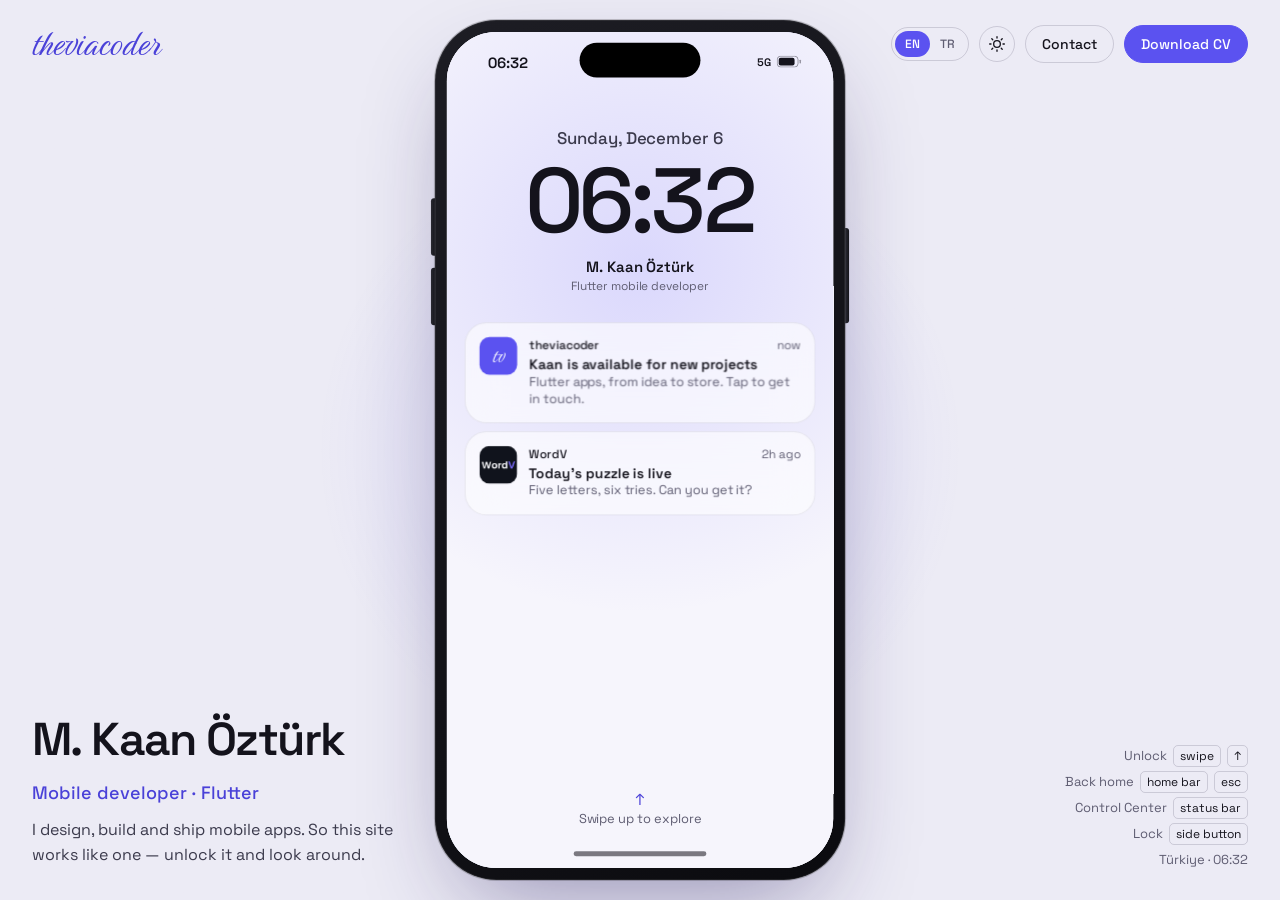
==== commit 6317a96e: "Portfolio polish: readable labels instead of monospace caps, AA button contrast, larger desktop titl" ====
--- a/index.html
+++ b/index.html
@@ -39,7 +39,7 @@
 </script>
 <link rel="preconnect" href="https://fonts.googleapis.com" />
 <link rel="preconnect" href="https://fonts.gstatic.com" crossorigin />
-<link href="https://fonts.googleapis.com/css2?family=Space+Grotesk:wght@400;500;600;700&family=JetBrains+Mono:wght@400;500;600&family=Birthstone&display=swap" rel="stylesheet" />
+<link href="https://fonts.googleapis.com/css2?family=Space+Grotesk:wght@400;500;600;700&family=Birthstone&display=swap" rel="stylesheet" />
 <link rel="stylesheet" href="assets/css/style.css" />
 <noscript>
   <style>
@@ -72,8 +72,8 @@
   </header>
 
   <aside class="side left">
-    <p class="eyebrow" data-i18n="side.eyebrow">Mobile developer · Flutter</p>
     <h1>M. Kaan Öztürk</h1>
+    <p class="role-line" data-i18n="side.eyebrow">Mobile developer · Flutter</p>
     <p data-i18n="side.intro">I design, build and ship mobile apps. So this site works like one — unlock it and look around.</p>
   </aside>
 
@@ -108,7 +108,7 @@
 
         <!-- Kilit ekranı -->
         <div class="lock" id="lock" role="button" tabindex="0" data-i18n-aria="aria.unlock" aria-label="Unlock: swipe up, click or press Enter">
-          <div class="lock-date mono" data-date></div>
+          <div class="lock-date" data-date></div>
           <div class="lock-time" data-time>--:--</div>
           <div class="lock-id"><b>M. Kaan Öztürk</b><span data-i18n="role">Flutter mobile developer</span></div>
           <div class="notifs">
@@ -129,7 +129,7 @@
               </span>
             </button>
           </div>
-          <div class="lock-foot mono"><span class="arrow">↑</span><span data-i18n="lock.foot">Swipe up to explore</span></div>
+          <div class="lock-foot"><span class="arrow">↑</span><span data-i18n="lock.foot">Swipe up to explore</span></div>
         </div>
 
         <!-- Ana ekran -->
@@ -155,6 +155,11 @@
             <a class="tile" href="#matchvest" data-app="matchvest" style="--i:7"><span class="ic"><img src="assets/image/apps/matchvest_image.png" alt="" /></span><span class="nm">MatchVest</span></a>
             <a class="tile" href="#nullnull" data-app="nullnull" style="--i:8"><span class="ic"><img src="assets/image/apps/nullnull_image.png" alt="" /></span><span class="nm">NullNull</span></a>
           </nav>
+          <section class="widget soon-w" style="--i: 9" aria-labelledby="soonTitle">
+            <h3 id="soonTitle" data-i18n="cta.soon">Coming soon to Google Play</h3>
+            <a href="#jarly"><img src="assets/image/apps/jarly_image.png" alt="" /><span><b>Jarly</b><span data-i18n="soon.jarly">A budget with a method</span></span></a>
+            <a href="#zeroly"><img src="assets/image/apps/zeroly_image.png" alt="" /><span><b>Zeroly</b><span data-i18n="soon.zeroly">See the day your debt ends</span></span></a>
+          </section>
           <nav class="dock" aria-label="Menu">
             <a class="tile" href="#about" data-app="about" style="--i:9"><span class="ic" data-glyph="about"></span><span class="nm" data-i18n="app.about">About</span></a>
             <a class="tile" href="#skills" data-app="skills" style="--i:10"><span class="ic" data-glyph="skills"></span><span class="nm" data-i18n="app.skills">Skills</span></a>
@@ -239,7 +244,7 @@
         <div class="shots"><img src="assets/image/zeroly/screen-1.webp" width="540" height="1200" loading="lazy" decoding="async" alt="Zeroly: add the cards and loans you owe" /><img src="assets/image/zeroly/screen-2.webp" width="540" height="1200" loading="lazy" decoding="async" alt="Zeroly: snowball or avalanche, with the interest each one costs" /><img src="assets/image/zeroly/screen-3.webp" width="540" height="1200" loading="lazy" decoding="async" alt="Zeroly: your debt-free date and what to pay this month" /><img src="assets/image/zeroly/screen-4.webp" width="540" height="1200" loading="lazy" decoding="async" alt="Zeroly: what if you paid a little more each month" /></div></div>
       <div class="a-sec"><h3 data-i18n="h.built">Built with</h3>
         <div class="chips"><span class="chip">Flutter</span><span class="chip">BLoC</span><span class="chip">Hive</span><span class="chip">Firebase</span><span class="chip">Offline-first</span></div></div>
-      <div class="a-actions"><span class="a-cta soon" aria-disabled="true" data-i18n="cta.soon">Coming soon to Google Play</span></div>
+      <div class="a-actions"><a class="a-cta" href="zeroly/"><span data-i18n="cta.zsite">Visit the Zeroly site</span> ↗</a><span class="a-cta soon" aria-disabled="true" data-i18n="cta.soon">Coming soon to Google Play</span></div>
     </article>
 
     <article class="page" data-page="salonup">
--- a/assets/css/style.css
+++ b/assets/css/style.css
@@ -9,9 +9,9 @@
   --muted: #8a889c;
   --line: rgba(255, 255, 255, 0.08);
   --line2: rgba(255, 255, 255, 0.14);
-  --accent: #6c63ff;           /* buton zemini — beyaz yazıyla yeterli kontrast */
+  --accent: #5b52f0;           /* buton zemini — beyaz yazıyla 5.4:1 */
   --accent-fg: #a39eff;        /* koyu zemin üstünde mor yazı */
-  --accent-hover: #7d75ff;
+  --accent-hover: #4f46e5;     /* üzerine gelince koyulaşır, kontrast düşmez */
   --accent-rgb: 108, 99, 255;
   --glass: rgba(255, 255, 255, 0.06);
   --screen: #09090d;
@@ -19,10 +19,8 @@
   --wall-b: rgba(80, 170, 255, 0.1);
   --tile: #15151c;
   --body: #c9c8d6;
-  --grid-line: rgba(255, 255, 255, 0.035);
   --ease: cubic-bezier(0.2, 0.9, 0.25, 1);
   --sans: "Space Grotesk", system-ui, sans-serif;
-  --mono: "JetBrains Mono", ui-monospace, monospace;
   color-scheme: dark;
 }
 
@@ -34,14 +32,13 @@
   --line2: rgba(20, 18, 50, 0.15);
   --accent: #5b52f0;
   --accent-fg: #4a41d8;
-  --accent-hover: #6a62ff;
+  --accent-hover: #4a41d8;
   --glass: rgba(255, 255, 255, 0.6);
   --screen: #f6f5fc;
   --wall-a: rgba(108, 99, 255, 0.2);
   --wall-b: rgba(80, 170, 255, 0.14);
   --tile: #ffffff;
   --body: #3b3a4c;
-  --grid-line: rgba(20, 18, 50, 0.045);
   color-scheme: light;
 }
 
@@ -58,21 +55,11 @@
 a { color: inherit; text-decoration: none; }
 button { font: inherit; color: inherit; background: none; border: 0; cursor: pointer; }
 :focus-visible { outline: 2px solid var(--accent-fg); outline-offset: 3px; }
-.mono { font-family: var(--mono); }
+::selection { background: var(--accent); color: #fff; }
 [hidden] { display: none !important; }
 
-/* ---------- Sayfa zemini: ızgara + ışıma + gren ---------- */
+/* ---------- Sayfa zemini: ışıma + gren ---------- */
 .backdrop { position: fixed; inset: 0; pointer-events: none; }
-.backdrop::before {
-  content: ""; position: absolute; inset: 0;
-  background-image:
-    linear-gradient(var(--line) 1px, transparent 1px),
-    linear-gradient(90deg, var(--line) 1px, transparent 1px);
-  background-size: 64px 64px;
-  mask-image: radial-gradient(ellipse at center, #000 10%, transparent 70%);
-  -webkit-mask-image: radial-gradient(ellipse at center, #000 10%, transparent 70%);
-  opacity: 0.6;
-}
 .backdrop::after {
   content: ""; position: absolute; left: 50%; top: 50%;
   width: 760px; height: 760px; transform: translate(-50%, -50%);
@@ -94,7 +81,7 @@
 .logo { font-family: "Birthstone", cursive; font-size: 40px; line-height: 1; color: var(--accent-fg); }
 .top-actions { display: flex; gap: 10px; align-items: center; }
 .pill {
-  font-family: var(--mono); font-size: 12px; padding: 9px 14px;
+  font-size: 14px; font-weight: 500; padding: 9px 16px;
   border: 1px solid var(--line2); border-radius: 999px;
   transition: border-color 0.2s, background 0.2s, color 0.2s;
 }
@@ -103,7 +90,7 @@
 .pill.solid:hover { background: var(--accent-hover); }
 .seg { display: flex; border: 1px solid var(--line2); border-radius: 999px; padding: 3px; }
 .seg button {
-  font-family: var(--mono); font-size: 11px; padding: 5px 10px; border-radius: 999px; color: var(--muted);
+  font-size: 12px; font-weight: 500; padding: 5px 10px; border-radius: 999px; color: var(--muted);
   transition: background 0.2s, color 0.2s;
 }
 .seg button[aria-pressed="true"] { background: var(--accent); color: #fff; }
@@ -116,17 +103,15 @@
 [data-theme="dark"] .only-light, [data-theme="light"] .only-dark { display: none; }
 
 .side { position: fixed; bottom: 32px; z-index: 5; }
-.side.left { left: 32px; max-width: 300px; }
+/* Sol blok telefonla yarışmadan sayfanın başlığını taşır */
+.side.left { left: 32px; max-width: min(380px, calc(50vw - 260px)); }
 .side.right { right: 32px; text-align: right; }
-.eyebrow {
-  font-family: var(--mono); font-size: 11px; letter-spacing: 0.14em;
-  color: var(--accent-fg); text-transform: uppercase;
-}
-.side h1 { font-size: 36px; font-weight: 600; letter-spacing: -0.03em; line-height: 1.05; margin: 10px 0; }
-.side p { color: var(--muted); font-size: 14px; line-height: 1.55; }
-.hints { font-family: var(--mono); font-size: 11px; color: var(--muted); display: grid; gap: 9px; }
+.side h1 { font-size: clamp(40px, 3.6vw, 60px); font-weight: 600; letter-spacing: -0.035em; line-height: 0.98; margin-bottom: 16px; }
+.side p { color: var(--body); font-size: 16px; line-height: 1.55; }
+.side .role-line { color: var(--accent-fg); font-size: 18px; font-weight: 500; margin-bottom: 12px; }
+.hints { font-size: 13px; color: var(--muted); display: grid; gap: 9px; }
 kbd {
-  font-family: var(--mono); font-size: 10px; color: var(--fg);
+  font-family: var(--sans); font-size: 12px; color: var(--fg);
   border: 1px solid var(--line2); border-radius: 5px; padding: 2px 6px; margin-left: 6px;
 }
 
@@ -140,15 +125,13 @@
   box-shadow:
     0 0 0 1px rgba(255, 255, 255, 0.1),
     inset 0 0 0 1px rgba(255, 255, 255, 0.06),
-    0 40px 120px -20px rgba(0, 0, 0, 0.9),
-    0 0 90px -30px rgba(var(--accent-rgb), 0.45);
+    0 40px 120px -20px rgba(0, 0, 0, 0.9);
 }
 [data-theme="light"] .phone {
   box-shadow:
     0 0 0 1px rgba(0, 0, 0, 0.2),
     inset 0 0 0 1px rgba(255, 255, 255, 0.08),
-    0 40px 100px -30px rgba(30, 20, 90, 0.45),
-    0 0 90px -30px rgba(var(--accent-rgb), 0.4);
+    0 40px 100px -30px rgba(30, 20, 90, 0.45);
 }
 /* Fiziksel tuşlar: sağdaki güç tuşu tıklanabilir (kilitle / aç) */
 .hw { position: absolute; width: 4px; border-radius: 2px; background: linear-gradient(90deg, #2a2a33, #15151b); }
@@ -170,15 +153,6 @@
     radial-gradient(circle at 0% 100%, var(--wall-b), transparent 45%),
     var(--screen);
 }
-.wall::after, .lock::before {
-  content: ""; position: absolute; inset: 0; pointer-events: none;
-  background-image:
-    linear-gradient(var(--grid-line) 1px, transparent 1px),
-    linear-gradient(90deg, var(--grid-line) 1px, transparent 1px);
-  background-size: 26px 26px;
-  mask-image: linear-gradient(#000, transparent 75%);
-  -webkit-mask-image: linear-gradient(#000, transparent 75%);
-}
 .island {
   position: absolute; top: 11px; left: 50%; transform: translateX(-50%);
   width: 122px; height: 35px; border-radius: 20px; background: #000; z-index: 80;
@@ -190,7 +164,7 @@
   position: absolute; top: 0; left: 0; right: 0; height: 54px; z-index: 75;
   display: flex; justify-content: space-between; align-items: center;
   padding: 6px 32px 0 42px;
-  font-family: var(--mono); font-size: 14px; font-weight: 600;
+  font-size: 15px; font-weight: 600; font-variant-numeric: tabular-nums;
   cursor: pointer; touch-action: none; user-select: none;
 }
 .status .sys { display: flex; align-items: center; gap: 6px; font-size: 11px; }
@@ -212,7 +186,7 @@
 .lock:active { cursor: grabbing; }
 .lock.gone { transform: translateY(-100%); }
 .lock > * { position: relative; }
-.lock-date { font-size: 13px; color: var(--muted); letter-spacing: 0.02em; }
+.lock-date { font-size: 17px; font-weight: 500; color: var(--body); }
 .lock-time {
   font-size: 92px; font-weight: 500; letter-spacing: -0.05em; line-height: 1;
   margin-top: 6px; font-variant-numeric: tabular-nums;
@@ -246,7 +220,7 @@
 @keyframes drop { from { opacity: 0; transform: translateY(-14px) scale(0.97); } }
 .lock-foot {
   position: absolute !important; bottom: 42px; left: 0; right: 0; text-align: center;
-  font-size: 11px; letter-spacing: 0.1em; text-transform: uppercase; color: var(--muted);
+  font-size: 13px; color: var(--muted);
 }
 .lock-foot .arrow { display: block; font-size: 16px; color: var(--accent-fg); animation: bob 1.8s ease-in-out infinite; }
 @keyframes bob { 50% { transform: translateY(-6px); } }
@@ -265,14 +239,9 @@
 .widget .row { display: flex; justify-content: space-between; align-items: center; }
 .live {
   display: flex; align-items: center; gap: 8px;
-  font-family: var(--mono); font-size: 10.5px; letter-spacing: 0.12em;
-  text-transform: uppercase; color: var(--accent-fg);
-}
-.dot { width: 7px; height: 7px; border-radius: 50%; background: var(--accent-fg); animation: pulse 2s infinite; }
-@keyframes pulse {
-  0% { box-shadow: 0 0 0 0 rgba(var(--accent-rgb), 0.6); }
-  70%, 100% { box-shadow: 0 0 0 8px rgba(var(--accent-rgb), 0); }
-}
+  font-size: 13px; font-weight: 500; color: var(--accent-fg);
+}
+.dot { width: 8px; height: 8px; border-radius: 50%; background: #34c759; }
 .widget h2 { font-size: 24px; font-weight: 600; letter-spacing: -0.02em; margin-top: 12px; }
 .widget p { font-size: 13px; color: var(--muted); margin-top: 2px; }
 .gear {
@@ -282,8 +251,7 @@
 .gear:hover { color: var(--fg); }
 .gear svg { width: 15px; height: 15px; }
 .label {
-  font-family: var(--mono); font-size: 10px; letter-spacing: 0.16em;
-  color: var(--muted); text-transform: uppercase; padding: 24px 26px 12px;
+  font-size: 13px; font-weight: 600; color: var(--muted); padding: 24px 26px 12px;
 }
 .grid { display: grid; grid-template-columns: repeat(4, 1fr); row-gap: 20px; padding: 0 14px; }
 .tile {
@@ -310,7 +278,22 @@
   border-radius: 34px; background: var(--glass); border: 1px solid var(--line);
   backdrop-filter: blur(24px); -webkit-backdrop-filter: blur(24px);
 }
-.dock .nm { position: absolute; width: 1px; height: 1px; overflow: hidden; clip-path: inset(50%); }
+/* Yakında gelecek iki uygulama: ana ekranın boş alt yarısını gerçek içerikle doldurur */
+.soon-w { margin-top: 26px; padding: 14px 8px 8px; }
+.soon-w h3 { font-size: 13px; font-weight: 600; color: var(--muted); padding: 0 10px 6px; }
+.soon-w a {
+  display: flex; align-items: center; gap: 12px; padding: 8px 10px; border-radius: 16px;
+  transition: background 0.2s;
+}
+.soon-w a:hover { background: rgba(var(--accent-rgb), 0.1); }
+.soon-w img { width: 40px; height: 40px; border-radius: 11px; flex: none; }
+.soon-w b { display: block; font-size: 15px; font-weight: 600; }
+.soon-w a span span { font-size: 13px; color: var(--muted); }
+@media (max-width: 600px) and (max-height: 760px) { .soon-w { display: none; } }
+
+/* Dock ikonları soyut glifler; adları görünür kalsın ki ne olduklarını tahmin etmek gerekmesin */
+.dock .tile .ic { width: 56px; height: 56px; border-radius: 16px; }
+.dock .nm { color: var(--body); }
 
 /* kilit açılınca ikonlar sırayla belirir */
 .home .tile, .home .widget { opacity: 0; transform: scale(0.88) translateY(8px); }
@@ -371,22 +354,21 @@
 .a-cat { font-size: 13px; color: var(--muted); margin-top: 4px; }
 .a-badge {
   display: inline-block; margin-top: 8px;
-  font-family: var(--mono); font-size: 10.5px; letter-spacing: 0.08em; text-transform: uppercase;
-  color: var(--accent-fg); border: 1px solid rgba(var(--accent-rgb), 0.45); padding: 3px 8px; border-radius: 999px;
+  font-size: 12px; font-weight: 600;
+  color: var(--accent-fg); background: rgba(var(--accent-rgb), 0.14); padding: 4px 10px; border-radius: 999px;
 }
 .a-cta {
   display: flex; justify-content: center; align-items: center; gap: 8px;
   padding: 15px; border-radius: 16px; background: var(--accent); color: #fff;
   font-weight: 600; font-size: 15px; transition: background 0.2s, transform 0.15s;
-  box-shadow: 0 10px 30px -10px rgba(var(--accent-rgb), 0.7);
 }
 .a-cta:hover { background: var(--accent-hover); }
 .a-cta:active { transform: scale(0.98); }
 .a-cta.ghost { background: var(--glass); color: var(--fg); border: 1px solid var(--line2); box-shadow: none; backdrop-filter: blur(12px); -webkit-backdrop-filter: blur(12px); }
 .a-sec { margin-top: 28px; }
 .a-sec h3 {
-  font-family: var(--mono); font-size: 10.5px; letter-spacing: 0.16em; text-transform: uppercase;
-  color: var(--muted); font-weight: 500; margin-bottom: 12px;
+  font-size: 17px; font-weight: 600; letter-spacing: -0.01em;
+  color: var(--fg); margin-bottom: 10px;
 }
 .a-sec p { font-size: 15px; line-height: 1.6; color: var(--body); }
 .a-sec p + p { margin-top: 10px; }
@@ -405,24 +387,24 @@
 }
 .a-cta.soon {
   background: var(--glass); color: var(--muted); border: 1px dashed var(--line2);
-  box-shadow: none; cursor: default; font-family: var(--mono); font-size: 13px; font-weight: 500;
+  box-shadow: none; cursor: default; font-size: 14px; font-weight: 500;
 }
 .a-cta.soon:hover { background: var(--glass); }
 .a-cta.soon:active { transform: none; }
 .chips { display: flex; flex-wrap: wrap; gap: 8px; }
-.chip { font-family: var(--mono); font-size: 11.5px; padding: 6px 10px; border-radius: 8px; border: 1px solid var(--line2); color: var(--body); }
+.chip { font-size: 13px; font-weight: 500; padding: 6px 11px; border-radius: 999px; background: var(--tile); color: var(--body); }
 .rows { border-top: 1px solid var(--line); }
 .rows > * {
   display: flex; justify-content: space-between; gap: 16px; padding: 14px 0;
   border-bottom: 1px solid var(--line); font-size: 14px;
 }
-.rows > * > :first-child { color: var(--muted); font-family: var(--mono); font-size: 12px; }
+.rows > * > :first-child { color: var(--muted); }
 .rows a:hover > :last-child { color: var(--accent-fg); }
 .list a { display: block; padding: 16px 0; border-bottom: 1px solid var(--line); }
 .list a:first-child { border-top: 1px solid var(--line); }
 .list a:hover .lt { color: var(--accent-fg); }
 .list .lt { font-size: 15px; font-weight: 500; line-height: 1.35; transition: color 0.2s; }
-.list .lm { font-family: var(--mono); font-size: 11px; color: var(--muted); margin-top: 6px; }
+.list .lm { font-size: 13px; color: var(--muted); margin-top: 6px; }
 .avatar { width: 96px; height: 96px; border-radius: 28px; object-fit: cover; border: 1px solid var(--line2); }
 .big { font-size: 30px; font-weight: 600; letter-spacing: -0.03em; line-height: 1.1; }
 
@@ -454,7 +436,7 @@
 }
 .cc-ic svg { width: 18px; height: 18px; }
 .cc .seg { align-self: flex-start; }
-.cc-hint { margin-top: 18px; text-align: center; font-family: var(--mono); font-size: 10.5px; color: var(--muted); letter-spacing: 0.08em; }
+.cc-hint { margin-top: 18px; text-align: center; font-size: 13px; color: var(--muted); }
 
 /* ---------- JS kapalıysa: içerik düz sayfa olarak görünür ---------- */
 .pages { display: none; }
